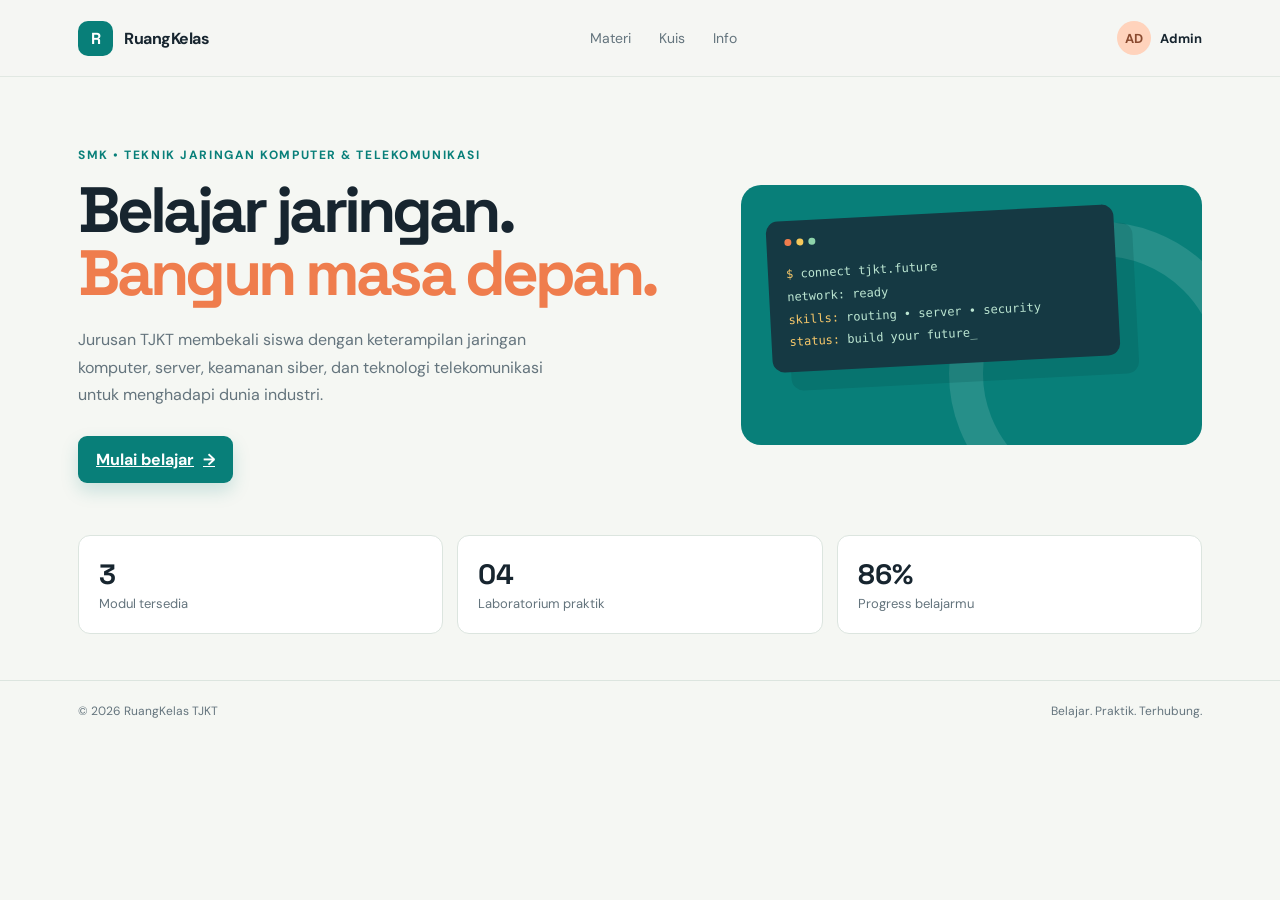
==== index.html @ 6c635d1e "Add files via upload" ====
<!DOCTYPE html>
<html lang="id">
<head>
  <meta charset="UTF-8">
  <meta name="viewport" content="width=device-width, initial-scale=1.0">
  <title>RuangKelas | Pembelajaran TJKT</title>
  <link rel="preconnect" href="https://fonts.googleapis.com">
  <link rel="preconnect" href="https://fonts.gstatic.com" crossorigin>
  <link href="https://fonts.googleapis.com/css2?family=DM+Sans:wght@400;500;600;700&family=Space+Grotesk:wght@500;600;700&display=swap" rel="stylesheet">
  <link rel="stylesheet" href="style.css">
</head>
<body>
  <header><div class="shell nav"><a class="brand" href="index.html"><span class="brand-mark">R</span> RuangKelas</a><nav class="nav-links"><a href="materi.html">Materi</a><a href="kuis.html">Kuis</a><a href="info.html">Info</a></nav><a id="profile-button" class="profile" href="admin.html" aria-label="Login admin"><span class="avatar">AD</span> Admin</a></div></header>
  <main class="shell">
    <section class="hero"><div><div class="eyebrow" id="landing-eyebrow">SMK • Teknik Jaringan Komputer & Telekomunikasi</div><h1 id="landing-title">Belajar jaringan.<br><span>Bangun masa depan.</span></h1><p class="hero-copy" id="landing-description">Jurusan TJKT membekali siswa dengan keterampilan jaringan komputer, server, keamanan siber, dan teknologi telekomunikasi untuk menghadapi dunia industri.</p><a class="button" id="landing-button" href="materi.html">Mulai belajar <span>→</span></a></div><div class="hero-art"><img id="landing-image" class="landing-image hidden" alt="Ilustrasi jurusan TJKT"><div id="landing-placeholder" class="terminal"><div class="dots"><i></i><i></i><i></i></div><div class="code"><b>$</b> connect tjkt.future<br>network: ready<br><b>skills:</b> routing • server • security<br><b>status:</b> build your future_</div></div></div></section>
    <section class="stats"><div class="stat"><strong id="jumlah-modul">0</strong><span>Modul tersedia</span></div><div class="stat"><strong>04</strong><span>Laboratorium praktik</span></div><div class="stat"><strong>86%</strong><span>Progress belajarmu</span></div></section>
  </main>
  <footer><div class="shell">© 2026 RuangKelas TJKT <span style="float:right">Belajar. Praktik. Terhubung.</span></div></footer>
  <div id="admin-login" class="modal hidden" role="dialog" aria-modal="true" aria-labelledby="login-title"><div class="modal-card"><button class="modal-close" onclick="toggleAdminLogin()" aria-label="Tutup">×</button><h2 id="login-title">Login admin</h2><p>Masuk untuk mengatur materi pembelajaran.</p><form id="admin-login-form"><input id="admin-username" type="text" placeholder="Username" autocomplete="username" required><input id="admin-password" type="password" placeholder="Password" autocomplete="current-password" required><div id="login-error" class="login-error hidden" role="alert"></div><button class="button" type="submit">Masuk ke panel</button></form></div></div>
  <script src="script.js"></script>
</body>
</html>
---- style.css ----
:root { --ink: #17252f; --muted: #64747d; --paper: #f5f7f3; --line: #dce5df; --teal: #087f79; --orange: #ef7d4d; --yellow: #f5c85b; }
* { box-sizing: border-box; }
body { margin: 0; color: var(--ink); background: var(--paper); font-family: 'DM Sans', sans-serif; }
h1, h2, h3, p { margin: 0; } h1, h2, h3 { font-family: 'Space Grotesk', sans-serif; }
button, select, input { font: inherit; }
button { cursor: pointer; border: 0; }
.shell { max-width: 1180px; margin: auto; padding: 0 28px; }
header { border-bottom: 1px solid rgba(220,229,223,.8); background: rgba(245,247,243,.9); }
.nav { height: 76px; display: flex; align-items: center; justify-content: space-between; }
.brand { display: flex; align-items: center; gap: 11px; color: inherit; text-decoration: none; font-weight: 700; letter-spacing: -.03em; }
.brand-mark { width: 35px; height: 35px; display: grid; place-items: center; color: white; background: var(--teal); border-radius: 10px; font-family: 'Space Grotesk'; }
.nav-links { display: flex; gap: 28px; color: var(--muted); font-size: 14px; }
.nav-links a { position: relative; color: inherit; text-decoration: none; transition: color .2s ease, font-weight .2s ease; } .nav-links a:after { content: ''; position: absolute; right: 0; bottom: -7px; left: 0; height: 2px; background: var(--orange); transform: scaleX(0); transform-origin: center; transition: transform .2s ease; } .nav-links a:hover { color: var(--teal); font-weight: 700; } .nav-links a:hover:after { transform: scaleX(1); }
.profile { display: flex; align-items: center; gap: 9px; padding: 0; color: var(--ink); background: transparent; font-size: 13px; font-weight: 700; text-decoration: none; } .profile:hover { color: var(--teal); } .admin-active { color: var(--teal); }
.connection-badge { display: inline-flex; align-items: center; gap: 6px; padding: 6px 10px; font-size: 12px; font-weight: 600; border-radius: 6px; color: var(--muted); background: transparent; } .connection-badge span { display: inline-block; width: 8px; height: 8px; border-radius: 50%; animation: none; }
.connection-loading { color: #f59e0b; } .connection-loading span { background: #f59e0b; animation: pulse 1.5s ease-in-out infinite; }
.connection-connected { color: #10b981; } .connection-connected span { background: #10b981; }
.connection-offline { color: #ef4444; } .connection-offline span { background: #ef4444; }
@keyframes pulse { 0%, 100% { opacity: 1; } 50% { opacity: 0.5; } }
.avatar { width: 34px; height: 34px; display: grid; place-items: center; border-radius: 50%; color: #8a4a2f; background: #ffd3bc; }
.hero { display: grid; grid-template-columns: minmax(0, 1.15fr) minmax(0, .85fr); gap: 40px; align-items: center; padding: 70px 0 52px; } .hero > div { min-width: 0; }
.eyebrow { color: var(--teal); font-size: 12px; font-weight: 700; letter-spacing: .13em; text-transform: uppercase; margin-bottom: 16px; }
.hero h1 { max-width: 630px; overflow-wrap: anywhere; font-size: clamp(40px, 5vw, 66px); line-height: .98; letter-spacing: -.06em; }
.hero h1 span { color: var(--orange); }
.hero-copy { max-width: 500px; margin: 22px 0 28px; color: var(--muted); line-height: 1.7; overflow-wrap: anywhere; word-break: break-word; }
.button { display: inline-flex; align-items: center; gap: 9px; padding: 13px 18px; border-radius: 9px; color: white; background: var(--teal); font-weight: 700; box-shadow: 0 8px 18px rgba(8,127,121,.18); transition: transform .2s, background .2s; }
.button:hover { transform: translateY(-2px); background: #056762; }
.hero-art { min-height: 260px; position: relative; overflow: hidden; padding: 28px; color: white; background: var(--teal); border-radius: 20px; }
.hero-art:before { content: ''; position: absolute; width: 235px; height: 235px; right: -50px; bottom: -80px; border: 34px solid rgba(255,255,255,.12); border-radius: 50%; }
.terminal { position: relative; width: 86%; padding: 18px; background: #153943; border-radius: 12px; box-shadow: 18px 19px 0 rgba(7,69,69,.2); transform: rotate(-3deg); }
.dots { display: flex; gap: 5px; margin-bottom: 17px; } .dots i { width: 7px; height: 7px; border-radius: 50%; background: var(--orange); } .dots i:nth-child(2) { background: var(--yellow); } .dots i:nth-child(3) { background: #8dd3aa; }
.code { color: #bce6d2; font: 12px/1.9 monospace; } .code b { color: #f7c86a; font-weight: 400; }
.section-head { display: flex; justify-content: space-between; align-items: end; margin: 10px 0 20px; } .section-head h2 { font-size: 27px; letter-spacing: -.04em; } .section-head p { color: var(--muted); font-size: 13px; margin-top: 5px; }
.stats { display: grid; grid-template-columns: repeat(3,1fr); gap: 14px; margin-bottom: 46px; } .stat { padding: 20px; background: white; border: 1px solid var(--line); border-radius: 12px; } .stat strong { display: block; font: 700 28px 'Space Grotesk'; } .stat span { color: var(--muted); font-size: 13px; }
.layout { display: block; padding-bottom: 70px; }
.info-panel { display: grid; gap: 26px; max-width: 760px; margin: 0 auto; padding: 28px; background: white; border: 1px solid var(--line); border-radius: 14px; } .info-panel h2 { margin: 16px 0 8px; font-size: 27px; } .info-panel p { color: var(--muted); line-height: 1.6; } .info-list { display: grid; gap: 10px; } .info-list div { display: flex; align-items: center; gap: 12px; padding: 12px; background: var(--paper); border-radius: 8px; } .info-list strong { display: grid; width: 28px; height: 28px; place-items: center; color: white; background: var(--teal); border-radius: 50%; } .info-list span { color: var(--ink); font-size: 13px; }
.schedule-details { display: grid; grid-template-columns: repeat(2, 1fr); gap: 10px; margin: 20px 0; } .schedule-details div { display: grid; gap: 5px; padding: 14px; background: var(--paper); border-radius: 8px; } .schedule-details span { color: var(--muted); font-size: 12px; } .schedule-details strong { color: var(--ink); font-size: 14px; } .quiz-status { padding: 12px 14px; color: #8a4a2f; background: #fff1e9; border: 1px solid #ffd3bc; border-radius: 8px; font-size: 13px; font-weight: 700; } .quiz-status-active { color: #176d4d; background: #e2f4ee; border-color: #b8dfd2; }
.admin-access { max-width: 430px; margin: 0 auto; padding: 28px; background: white; border: 1px solid var(--line); border-radius: 14px; } .admin-access h2 { margin-bottom: 7px; } .admin-access p, .admin-tool p { color: var(--muted); font-size: 13px; line-height: 1.6; } .admin-access form { display: grid; gap: 10px; margin-top: 20px; } .admin-access input { width: 100%; padding: 12px; border: 1px solid var(--line); border-radius: 7px; background: white; outline: none; } .admin-dashboard { display: grid; gap: 20px; } .admin-dashboard-head { display: flex; align-items: end; justify-content: space-between; gap: 16px; } .admin-dashboard-head h2 { margin-top: 12px; font-size: 28px; } .admin-tools { display: grid; grid-template-columns: 1.35fr .65fr; gap: 18px; } .admin-tool { display: grid; align-content: start; gap: 12px; padding: 22px; background: white; border: 1px solid var(--line); border-radius: 12px; } .admin-tool h3 { font-size: 20px; } .admin-tool-actions { display: flex; gap: 9px; } .admin-status { padding-top: 14px; border-top: 1px solid var(--line); } 
.landing-form { display: grid; gap: 10px; } .landing-form input, .landing-form textarea { width: 100%; padding: 11px; border: 1px solid var(--line); border-radius: 7px; background: white; outline: none; } .landing-form textarea { min-height: 90px; resize: vertical; } .landing-actions { display: flex; gap: 9px; } .landing-form .save-button, .landing-actions .cancel-button { justify-content: center; } .landing-image { width: 100%; height: 100%; min-height: 260px; display: block; object-fit: cover; border-radius: 12px; }
.quiz-schedule-setting { display: grid; gap: 4px; font-size: 12px; } .quiz-schedule-setting > div { display: flex; align-items: center; gap: 6px; } .quiz-schedule-setting input { min-height: 34px; padding: 7px; border: 1px solid var(--line); border-radius: 7px; background: white; color: var(--ink); }
.toolbar { display: flex; gap: 10px; margin-bottom: 18px; } .search { flex: 1; padding: 11px 14px; border: 1px solid var(--line); border-radius: 8px; background: white; outline: none; } .search:focus { border-color: var(--teal); } .filter { padding: 11px 12px; border: 1px solid var(--line); border-radius: 8px; color: var(--muted); background: white; } .sync-status { display: inline-flex; align-items: center; gap: 6px; padding: 8px 12px; font-size: 12px; color: #10b981; background: #ecfdf5; border-radius: 7px; font-weight: 600; } .sync-status.syncing { color: #f59e0b; background: #fffbeb; }
.sync-status.syncing::before { content: ''; display: inline-block; width: 12px; height: 12px; margin-right: 4px; border: 2px solid #f59e0b; border-top-color: transparent; border-radius: 50%; animation: spin 0.8s linear infinite; }
@keyframes spin { from { transform: rotate(0deg); } to { transform: rotate(360deg); } }
.admin-panel { display: flex; align-items: center; justify-content: space-between; gap: 14px; margin-bottom: 18px; padding: 14px 16px; color: var(--ink); background: #e2f4ee; border: 1px solid #b8dfd2; border-radius: 10px; } .admin-panel div { display: grid; gap: 3px; } .admin-panel span { color: var(--muted); font-size: 12px; } .upload-button, .logout-button { padding: 9px 12px; border-radius: 7px; color: white; background: var(--teal); font-size: 12px; font-weight: 700; cursor: pointer; transition: all 0.2s; } .upload-button:hover, .logout-button:hover { transform: translateY(-1px); box-shadow: 0 4px 8px rgba(8,127,121,.2); } .upload-button:active, .logout-button:active { transform: translateY(0); } .upload-button input { display: none; } .logout-button { color: var(--ink); background: white; border: 1px solid var(--line); }
.add-material-button { padding: 9px 12px; border-radius: 7px; color: white; background: var(--orange); font-size: 12px; font-weight: 700; } .material-editor { display: grid; gap: 10px; margin-bottom: 18px; padding: 16px; background: white; border: 1px solid var(--line); border-radius: 10px; } .material-editor input, .material-editor textarea, .material-editor select { width: 100%; padding: 10px; border: 1px solid var(--line); border-radius: 7px; background: white; outline: none; } .material-editor textarea { min-height: 75px; resize: vertical; } .editor-actions { display: flex; gap: 8px; } .save-button, .cancel-button { padding: 9px 14px; border-radius: 7px; font-size: 12px; font-weight: 700; } .save-button { color: white; background: var(--teal); } .cancel-button { color: var(--ink); background: var(--paper); border: 1px solid var(--line); }
.materials { display: grid; grid-template-columns: repeat(2,1fr); gap: 14px; } .material { padding: 19px; background: white; border: 1px solid var(--line); border-radius: 12px; transition: transform .2s, box-shadow .2s; } .material:hover { transform: translateY(-3px); box-shadow: 0 12px 24px rgba(23,37,47,.07); }
.tag { display: inline-block; padding: 5px 8px; color: var(--teal); background: #e2f4ee; border-radius: 5px; font-size: 10px; font-weight: 700; letter-spacing: .08em; } .tag.source-badge { margin-left: 8px; padding: 4px 7px; font-size: 9px; } .tag.source-server { color: #0891b2; background: #e0f2fe; } .tag.source-local { color: #7c2d12; background: #fed7aa; } .material h3 { margin: 14px 0 7px; font-size: 18px; } .material p { min-height: 42px; color: var(--muted); font-size: 13px; line-height: 1.6; } .material a { display: inline-block; margin-top: 16px; color: var(--orange); font-size: 13px; font-weight: 700; text-decoration: none; }
.material-actions { display: flex; gap: 8px; margin-top: 14px; } .material-actions button { padding: 8px 12px; border-radius: 6px; color: white; background: var(--teal); border: 0; font-size: 12px; font-weight: 600; cursor: pointer; transition: all 0.2s; } .material-actions button:hover { transform: translateY(-2px); box-shadow: 0 4px 8px rgba(0,0,0,.15); } .material-actions button:active { transform: translateY(0); } .material-actions button:last-child { background: #ef4444; } .material-actions button:last-child:hover { background: #dc2626; } .admin-only { display: none; } body.admin-mode .admin-only { display: flex; }
.quiz { padding: 22px; color: white; background: #1c3039; border-radius: 14px; } .quiz h2 { font-size: 23px; } .quiz-intro { margin: 8px 0 20px; color: #b6c8c9; font-size: 13px; line-height: 1.6; } .quiz-fields { display: grid; gap: 10px; margin-bottom: 10px; } .quiz-fields input, .quiz-fields select { width: 100%; min-height: 42px; padding: 11px; color: var(--ink); border-radius: 7px; border: 0; background: white; } .quiz-fields input::placeholder { color: #8a989b; } .identity-error { margin: 10px 0; padding: 10px; color: #ffd4c4; background: rgba(239,125,77,.18); border: 1px solid rgba(239,125,77,.5); border-radius: 7px; font-size: 12px; line-height: 1.45; } .quiz .button { width: 100%; justify-content: center; background: var(--orange); box-shadow: none; } .quiz .button:hover { background: #d96437; }
#kuis-container { margin-top: 22px; padding-top: 20px; border-top: 1px solid rgba(255,255,255,.16); } .quiz-meta { display: flex; justify-content: space-between; color: #9fb6b8; font-size: 12px; margin-bottom: 12px; } .timer-warning { color: #ffc4ad; font-weight: 700; } #soal-box { font: 600 16px/1.45 'Space Grotesk'; margin-bottom: 15px; } #opsi-box { display: grid; gap: 8px; } .option { display: block; padding: 11px; color: #dce9e5; border: 1px solid rgba(255,255,255,.2); border-radius: 7px; font-size: 13px; cursor: pointer; } .option:has(input:checked) { color: white; border-color: var(--yellow); background: rgba(245,200,91,.15); } .option input { margin-right: 8px; accent-color: var(--yellow); } .quiz-controls { display: flex; gap: 8px; margin-top: 15px; } .quiz-next, .quiz-cancel { flex: 1; min-height: 40px; padding: 11px; border-radius: 7px; font-weight: 700; } .quiz-next { color: var(--ink); background: var(--yellow); } .quiz-cancel { color: #ffd4c4; background: rgba(239,125,77,.16); border: 1px solid rgba(239,125,77,.5); } #hasil-kuis { margin-top: 12px; padding: 10px; border-radius: 7px; text-align: center; font-size: 13px; font-weight: 700; } .success { color: #bdebd3; background: rgba(92,199,139,.16); } .wrong { color: #ffc4ad; background: rgba(239,125,77,.16); } .hidden { display: none; }
footer { padding: 22px 0; border-top: 1px solid var(--line); color: var(--muted); font-size: 12px; }
.materi-table-wrapper { overflow-x: auto; margin-top: 16px; }
.materi-table { width: 100%; border-collapse: collapse; font-size: 13px; }
.materi-table thead { background-color: #f0f9ff; border-bottom: 2px solid var(--line); }
.materi-table th { padding: 12px; text-align: left; font-weight: 700; color: var(--teal); }
.materi-table td { padding: 12px; border-bottom: 1px solid var(--line); }
.materi-table tbody tr { transition: background-color 0.2s; }
.materi-table tbody tr:hover { background-color: #f9fafb; }
.materi-table .mapel-badge { display: inline-block; padding: 4px 8px; border-radius: 4px; font-size: 11px; font-weight: 600; }
.materi-table .mapel-kjr { color: #0891b2; background: #e0f2fe; }
.materi-table .mapel-pkpj { color: #7c2d12; background: #fed7aa; }
.materi-table .mapel-tjkdn { color: #5b21b6; background: #ede9fe; }
.materi-table .source-badge { display: inline-block; padding: 3px 6px; border-radius: 3px; font-size: 10px; font-weight: 600; }
.materi-table .source-server { color: #0891b2; background: #e0f2fe; }
.materi-table .source-lokal { color: #7c2d12; background: #fed7aa; }
.materi-table .action-buttons { display: flex; gap: 6px; }
.materi-table .btn-edit, .materi-table .btn-delete { padding: 6px 10px; border: 0; border-radius: 5px; font-size: 11px; font-weight: 600; cursor: pointer; transition: all 0.2s; }
.materi-table .btn-edit { color: white; background: var(--teal); }
.materi-table .btn-edit:hover { background: #056762; transform: translateY(-1px); box-shadow: 0 2px 4px rgba(8,127,121,.2); }
.materi-table .btn-delete { color: white; background: #ef4444; }
.materi-table .btn-delete:hover { background: #dc2626; transform: translateY(-1px); box-shadow: 0 2px 4px rgba(239,68,68,.2); }

.toast-container { position: fixed; top: 20px; right: 20px; z-index: 1000; display: flex; flex-direction: column; gap: 10px; max-width: 400px; }
.toast { display: flex; align-items: center; gap: 12px; padding: 14px 16px; background: white; border-left: 4px solid var(--teal); border-radius: 8px; box-shadow: 0 4px 12px rgba(23,37,47,.15); animation: slideIn 0.3s ease-out; }
.toast.success { border-left-color: #10b981; }
.toast.success::before { content: '✓'; color: #10b981; font-weight: 700; font-size: 18px; }
.toast.error { border-left-color: #ef4444; }
.toast.error::before { content: '✕'; color: #ef4444; font-weight: 700; font-size: 18px; }
.toast.warning { border-left-color: #f59e0b; }
.toast.warning::before { content: '⚠'; color: #f59e0b; font-weight: 700; font-size: 18px; }
.toast-message { flex: 1; color: var(--ink); font-size: 13px; line-height: 1.4; }
@keyframes slideIn { from { transform: translateX(400px); opacity: 0; } to { transform: translateX(0); opacity: 1; } }
@keyframes slideOut { from { transform: translateX(0); opacity: 1; } to { transform: translateX(400px); opacity: 0; } }
.toast.removing { animation: slideOut 0.3s ease-out; }
.page-main { padding-top: 48px; padding-bottom: 70px; } .page-heading { margin-bottom: 30px; } .page-heading h1 { margin-bottom: 8px; font-size: clamp(36px, 5vw, 56px); letter-spacing: -.05em; } .page-heading p { color: var(--muted); }
.quiz-page { max-width: 680px; margin: auto; } .quiz-page .button { margin-top: 8px; }
.modal { position: fixed; inset: 0; z-index: 10; display: grid; place-items: center; padding: 20px; background: rgba(23,37,47,.55); } .modal.hidden { display: none; } .modal-card { position: relative; width: min(100%, 380px); padding: 28px; background: var(--paper); border-radius: 14px; box-shadow: 0 20px 50px rgba(23,37,47,.25); } .modal-card h2 { margin-bottom: 6px; font-size: 26px; } .modal-card p { margin-bottom: 20px; color: var(--muted); font-size: 13px; } .modal-close { position: absolute; top: 12px; right: 15px; color: var(--muted); background: transparent; font-size: 24px; } #admin-login-form { display: grid; gap: 10px; } #admin-login-form input { width: 100%; padding: 12px; border: 1px solid var(--line); border-radius: 7px; background: white; outline: none; } .login-error { padding: 9px; color: #a94d2e; background: #ffe5dc; border-radius: 7px; font-size: 12px; } .modal-card .button { justify-content: center; margin-top: 4px; }
@media (max-width: 760px) { .shell { padding: 0 18px; } .nav-links { display: none; } .hero, .layout, .admin-tools { grid-template-columns: 1fr; } .hero { padding: 48px 0 40px; gap: 30px; } .hero-art { min-height: 225px; } .stats { gap: 8px; margin-bottom: 35px; } .stat { padding: 14px 10px; } .stat strong { font-size: 22px; } .stat span { font-size: 11px; } .materials { grid-template-columns: 1fr; } .section-head { align-items: start; flex-direction: column; gap: 5px; } .toolbar { flex-wrap: wrap; } .search { min-width: 100%; } .admin-dashboard-head { align-items: start; flex-direction: column; } }
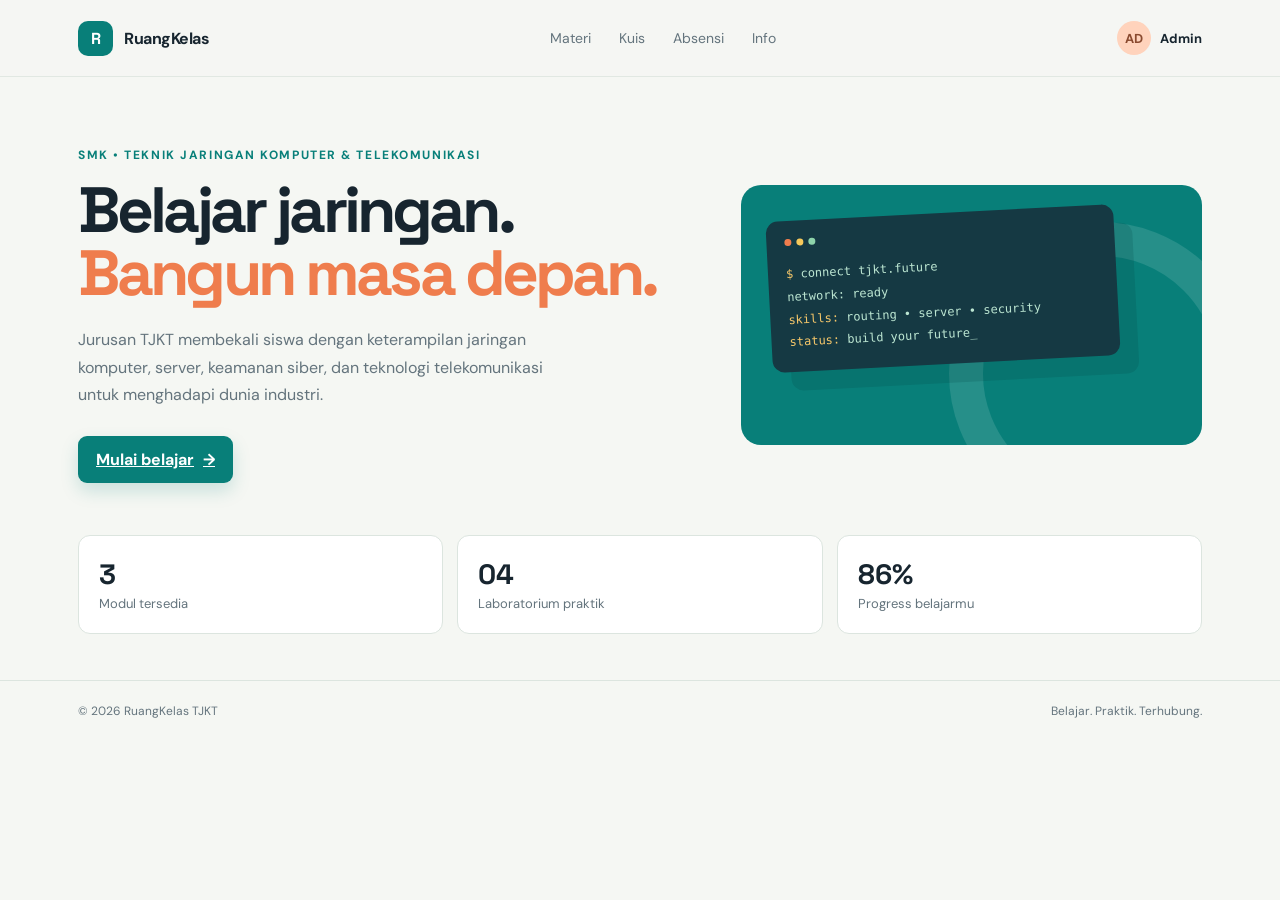
==== commit c5bbc8c7: "Add files via upload" ====
--- a/index.html
+++ b/index.html
@@ -10,7 +10,7 @@
   <link rel="stylesheet" href="style.css">
 </head>
 <body>
-  <header><div class="shell nav"><a class="brand" href="index.html"><span class="brand-mark">R</span> RuangKelas</a><nav class="nav-links"><a href="materi.html">Materi</a><a href="kuis.html">Kuis</a><a href="info.html">Info</a></nav><a id="profile-button" class="profile" href="admin.html" aria-label="Login admin"><span class="avatar">AD</span> Admin</a></div></header>
+  <header><div class="shell nav"><a class="brand" href="index.html"><span class="brand-mark">R</span> RuangKelas</a><button class="menu-toggle" type="button" aria-label="Buka menu navigasi" aria-controls="mobile-nav" aria-expanded="false"><span></span><span></span><span></span></button><nav id="mobile-nav" class="nav-links"><a href="materi.html">Materi</a><a href="kuis.html">Kuis</a><a href="absensi.html">Absensi</a><a href="info.html">Info</a></nav><a id="profile-button" class="profile" href="admin.html" aria-label="Login admin"><span class="avatar">AD</span> Admin</a></div></header>
   <main class="shell">
     <section class="hero"><div><div class="eyebrow" id="landing-eyebrow">SMK • Teknik Jaringan Komputer & Telekomunikasi</div><h1 id="landing-title">Belajar jaringan.<br><span>Bangun masa depan.</span></h1><p class="hero-copy" id="landing-description">Jurusan TJKT membekali siswa dengan keterampilan jaringan komputer, server, keamanan siber, dan teknologi telekomunikasi untuk menghadapi dunia industri.</p><a class="button" id="landing-button" href="materi.html">Mulai belajar <span>→</span></a></div><div class="hero-art"><img id="landing-image" class="landing-image hidden" alt="Ilustrasi jurusan TJKT"><div id="landing-placeholder" class="terminal"><div class="dots"><i></i><i></i><i></i></div><div class="code"><b>$</b> connect tjkt.future<br>network: ready<br><b>skills:</b> routing • server • security<br><b>status:</b> build your future_</div></div></div></section>
     <section class="stats"><div class="stat"><strong id="jumlah-modul">0</strong><span>Modul tersedia</span></div><div class="stat"><strong>04</strong><span>Laboratorium praktik</span></div><div class="stat"><strong>86%</strong><span>Progress belajarmu</span></div></section>
@@ -19,4 +19,4 @@
   <div id="admin-login" class="modal hidden" role="dialog" aria-modal="true" aria-labelledby="login-title"><div class="modal-card"><button class="modal-close" onclick="toggleAdminLogin()" aria-label="Tutup">×</button><h2 id="login-title">Login admin</h2><p>Masuk untuk mengatur materi pembelajaran.</p><form id="admin-login-form"><input id="admin-username" type="text" placeholder="Username" autocomplete="username" required><input id="admin-password" type="password" placeholder="Password" autocomplete="current-password" required><div id="login-error" class="login-error hidden" role="alert"></div><button class="button" type="submit">Masuk ke panel</button></form></div></div>
   <script src="script.js"></script>
 </body>
-</html>+</html>
--- a/style.css
+++ b/style.css
@@ -9,8 +9,14 @@
 .nav { height: 76px; display: flex; align-items: center; justify-content: space-between; }
 .brand { display: flex; align-items: center; gap: 11px; color: inherit; text-decoration: none; font-weight: 700; letter-spacing: -.03em; }
 .brand-mark { width: 35px; height: 35px; display: grid; place-items: center; color: white; background: var(--teal); border-radius: 10px; font-family: 'Space Grotesk'; }
+.menu-toggle { display: none; width: 42px; height: 42px; padding: 10px; color: var(--ink); background: transparent; border-radius: 8px; }
+.menu-toggle span { display: block; width: 22px; height: 2px; margin: 4px auto; background: currentColor; transition: transform .2s ease, opacity .2s ease; }
+.menu-toggle[aria-expanded="true"] span:nth-child(1) { transform: translateY(6px) rotate(45deg); }
+.menu-toggle[aria-expanded="true"] span:nth-child(2) { opacity: 0; }
+.menu-toggle[aria-expanded="true"] span:nth-child(3) { transform: translateY(-6px) rotate(-45deg); }
 .nav-links { display: flex; gap: 28px; color: var(--muted); font-size: 14px; }
 .nav-links a { position: relative; color: inherit; text-decoration: none; transition: color .2s ease, font-weight .2s ease; } .nav-links a:after { content: ''; position: absolute; right: 0; bottom: -7px; left: 0; height: 2px; background: var(--orange); transform: scaleX(0); transform-origin: center; transition: transform .2s ease; } .nav-links a:hover { color: var(--teal); font-weight: 700; } .nav-links a:hover:after { transform: scaleX(1); }
+.nav-links a.nav-active { color: var(--teal); font-weight: 700; }
 .profile { display: flex; align-items: center; gap: 9px; padding: 0; color: var(--ink); background: transparent; font-size: 13px; font-weight: 700; text-decoration: none; } .profile:hover { color: var(--teal); } .admin-active { color: var(--teal); }
 .connection-badge { display: inline-flex; align-items: center; gap: 6px; padding: 6px 10px; font-size: 12px; font-weight: 600; border-radius: 6px; color: var(--muted); background: transparent; } .connection-badge span { display: inline-block; width: 8px; height: 8px; border-radius: 50%; animation: none; }
 .connection-loading { color: #f59e0b; } .connection-loading span { background: #f59e0b; animation: pulse 1.5s ease-in-out infinite; }
@@ -84,5 +90,15 @@
 .toast.removing { animation: slideOut 0.3s ease-out; }
 .page-main { padding-top: 48px; padding-bottom: 70px; } .page-heading { margin-bottom: 30px; } .page-heading h1 { margin-bottom: 8px; font-size: clamp(36px, 5vw, 56px); letter-spacing: -.05em; } .page-heading p { color: var(--muted); }
 .quiz-page { max-width: 680px; margin: auto; } .quiz-page .button { margin-top: 8px; }
+.attendance-card { display: grid; grid-template-columns: .9fr 1.1fr; gap: 28px; max-width: 760px; margin: auto; padding: 28px; background: white; border: 1px solid var(--line); border-radius: 14px; }
+.attendance-intro h2 { margin: 16px 0 8px; font-size: 27px; }
+.attendance-intro p { color: var(--muted); line-height: 1.6; }
+.attendance-form { display: grid; gap: 9px; align-content: start; }
+.attendance-form label { color: var(--ink); font-size: 13px; font-weight: 700; }
+.attendance-form input, .attendance-form select { width: 100%; min-height: 44px; padding: 11px; border: 1px solid var(--line); border-radius: 7px; color: var(--ink); background: white; outline: none; }
+.attendance-form input:focus, .attendance-form select:focus { border-color: var(--teal); }
+.attendance-form .button { justify-content: center; margin-top: 8px; }
+.attendance-form .button:disabled { cursor: wait; opacity: .7; transform: none; }
+.attendance-success { grid-column: 1 / -1; padding: 11px 14px; color: #176d4d; background: #e2f4ee; border: 1px solid #b8dfd2; border-radius: 8px; font-size: 13px; font-weight: 700; }
 .modal { position: fixed; inset: 0; z-index: 10; display: grid; place-items: center; padding: 20px; background: rgba(23,37,47,.55); } .modal.hidden { display: none; } .modal-card { position: relative; width: min(100%, 380px); padding: 28px; background: var(--paper); border-radius: 14px; box-shadow: 0 20px 50px rgba(23,37,47,.25); } .modal-card h2 { margin-bottom: 6px; font-size: 26px; } .modal-card p { margin-bottom: 20px; color: var(--muted); font-size: 13px; } .modal-close { position: absolute; top: 12px; right: 15px; color: var(--muted); background: transparent; font-size: 24px; } #admin-login-form { display: grid; gap: 10px; } #admin-login-form input { width: 100%; padding: 12px; border: 1px solid var(--line); border-radius: 7px; background: white; outline: none; } .login-error { padding: 9px; color: #a94d2e; background: #ffe5dc; border-radius: 7px; font-size: 12px; } .modal-card .button { justify-content: center; margin-top: 4px; }
-@media (max-width: 760px) { .shell { padding: 0 18px; } .nav-links { display: none; } .hero, .layout, .admin-tools { grid-template-columns: 1fr; } .hero { padding: 48px 0 40px; gap: 30px; } .hero-art { min-height: 225px; } .stats { gap: 8px; margin-bottom: 35px; } .stat { padding: 14px 10px; } .stat strong { font-size: 22px; } .stat span { font-size: 11px; } .materials { grid-template-columns: 1fr; } .section-head { align-items: start; flex-direction: column; gap: 5px; } .toolbar { flex-wrap: wrap; } .search { min-width: 100%; } .admin-dashboard-head { align-items: start; flex-direction: column; } }
+@media (max-width: 760px) { .shell { padding: 0 18px; } .nav { position: relative; height: 76px; } .menu-toggle { display: block; order: 2; } .nav:not(.menu-open) .profile, .nav:not(.menu-open) > div { display: none; } .nav-links { position: absolute; z-index: 5; top: calc(100% - 1px); right: 18px; left: 18px; display: none; flex-direction: column; gap: 0; padding: 8px; background: white; border: 1px solid var(--line); border-radius: 10px; box-shadow: 0 12px 24px rgba(23,37,47,.12); } .nav-links.is-open { display: flex; } .nav.menu-open { height: auto; min-height: 76px; flex-wrap: wrap; align-content: center; padding-top: 17px; padding-bottom: 17px; } .nav.menu-open .nav-links { position: static; order: 4; flex-basis: 100%; margin-top: 10px; } .nav.menu-open .profile, .nav.menu-open > div { order: 3; } .nav-links a { padding: 12px 10px; border-radius: 6px; } .nav-links a:hover { background: var(--paper); } .nav-links a:after { display: none; } .profile { order: 3; } .nav > div { order: 3; } .hero, .layout, .admin-tools, .attendance-card { grid-template-columns: 1fr; } .hero { padding: 48px 0 40px; gap: 30px; } .hero-art { min-height: 225px; } .stats { gap: 8px; margin-bottom: 35px; } .stat { padding: 14px 10px; } .stat strong { font-size: 22px; } .stat span { font-size: 11px; } .materials { grid-template-columns: 1fr; } .section-head { align-items: start; flex-direction: column; gap: 5px; } .toolbar { flex-wrap: wrap; } .search { min-width: 100%; } .admin-dashboard-head { align-items: start; flex-direction: column; } }
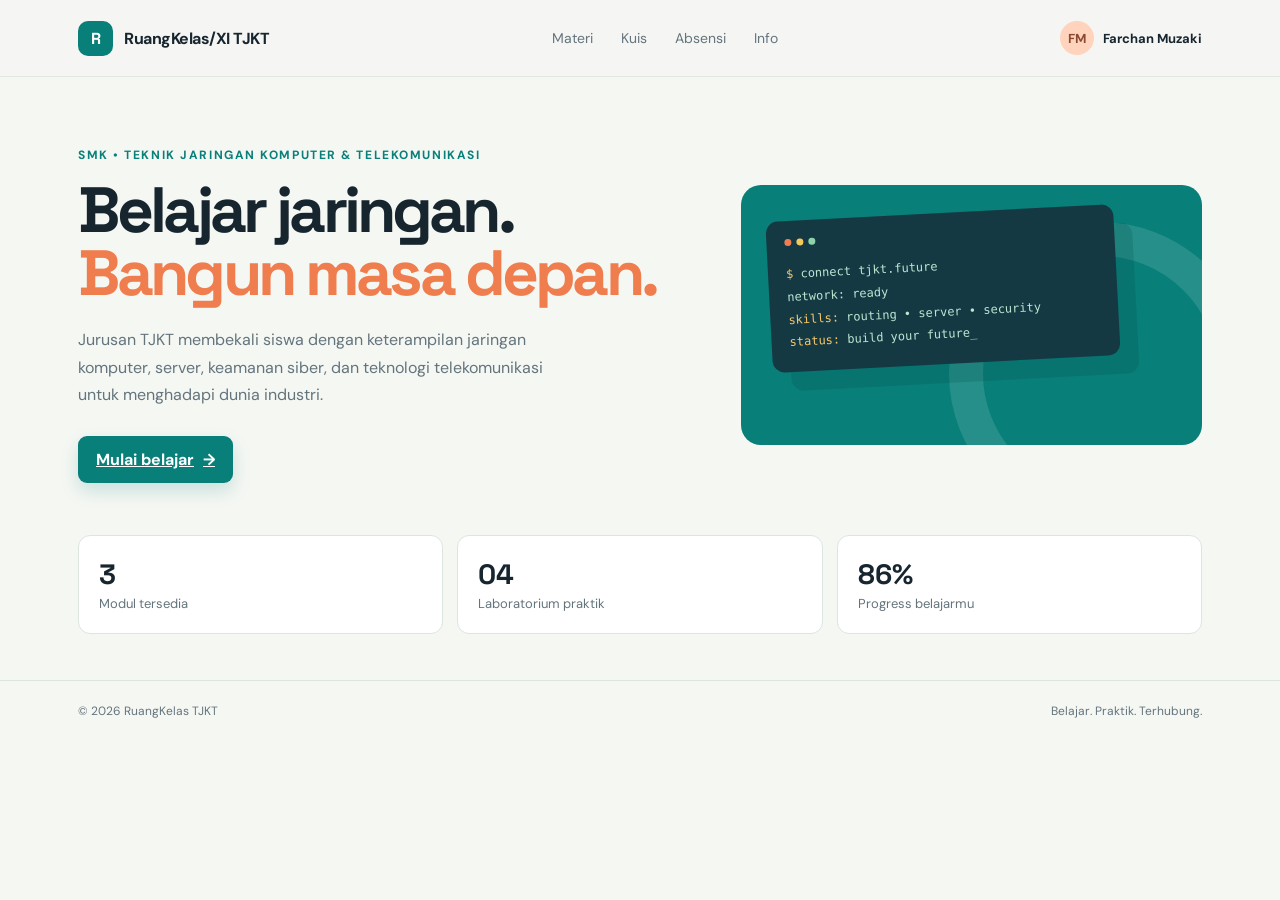
==== commit feb7035b: "Add files via upload" ====
--- a/index.html
+++ b/index.html
@@ -10,7 +10,7 @@
   <link rel="stylesheet" href="style.css">
 </head>
 <body>
-  <header><div class="shell nav"><a class="brand" href="index.html"><span class="brand-mark">R</span> RuangKelas</a><button class="menu-toggle" type="button" aria-label="Buka menu navigasi" aria-controls="mobile-nav" aria-expanded="false"><span></span><span></span><span></span></button><nav id="mobile-nav" class="nav-links"><a href="materi.html">Materi</a><a href="kuis.html">Kuis</a><a href="absensi.html">Absensi</a><a href="info.html">Info</a></nav><a id="profile-button" class="profile" href="admin.html" aria-label="Login admin"><span class="avatar">AD</span> Admin</a></div></header>
+  <header><div class="shell nav"><a class="brand" href="index.html"><span class="brand-mark">R</span> RuangKelas</a><button class="menu-toggle" type="button" aria-label="Buka menu navigasi" aria-controls="mobile-nav" aria-expanded="false"><span></span><span></span><span></span></button><nav id="mobile-nav" class="nav-links"><a href="materi.html">Materi</a><a href="kuis.html">Kuis</a><a href="absensi.html">Absensi</a><a href="info.html">Info</a></nav><a id="profile-button" class="profile" href="admin.html" aria-label="Login admin"><span class="avatar">FM</span> Farchan Muzaki</a></div></header>
   <main class="shell">
     <section class="hero"><div><div class="eyebrow" id="landing-eyebrow">SMK • Teknik Jaringan Komputer & Telekomunikasi</div><h1 id="landing-title">Belajar jaringan.<br><span>Bangun masa depan.</span></h1><p class="hero-copy" id="landing-description">Jurusan TJKT membekali siswa dengan keterampilan jaringan komputer, server, keamanan siber, dan teknologi telekomunikasi untuk menghadapi dunia industri.</p><a class="button" id="landing-button" href="materi.html">Mulai belajar <span>→</span></a></div><div class="hero-art"><img id="landing-image" class="landing-image hidden" alt="Ilustrasi jurusan TJKT"><div id="landing-placeholder" class="terminal"><div class="dots"><i></i><i></i><i></i></div><div class="code"><b>$</b> connect tjkt.future<br>network: ready<br><b>skills:</b> routing • server • security<br><b>status:</b> build your future_</div></div></div></section>
     <section class="stats"><div class="stat"><strong id="jumlah-modul">0</strong><span>Modul tersedia</span></div><div class="stat"><strong>04</strong><span>Laboratorium praktik</span></div><div class="stat"><strong>86%</strong><span>Progress belajarmu</span></div></section>
--- a/style.css
+++ b/style.css
@@ -16,7 +16,7 @@
 .menu-toggle[aria-expanded="true"] span:nth-child(3) { transform: translateY(-6px) rotate(-45deg); }
 .nav-links { display: flex; gap: 28px; color: var(--muted); font-size: 14px; }
 .nav-links a { position: relative; color: inherit; text-decoration: none; transition: color .2s ease, font-weight .2s ease; } .nav-links a:after { content: ''; position: absolute; right: 0; bottom: -7px; left: 0; height: 2px; background: var(--orange); transform: scaleX(0); transform-origin: center; transition: transform .2s ease; } .nav-links a:hover { color: var(--teal); font-weight: 700; } .nav-links a:hover:after { transform: scaleX(1); }
-.nav-links a.nav-active { color: var(--teal); font-weight: 700; }
+.nav-links a.nav-active { color: var(--teal); font-weight: 700; } .nav-links a.nav-active:after { transform: scaleX(1); }
 .profile { display: flex; align-items: center; gap: 9px; padding: 0; color: var(--ink); background: transparent; font-size: 13px; font-weight: 700; text-decoration: none; } .profile:hover { color: var(--teal); } .admin-active { color: var(--teal); }
 .connection-badge { display: inline-flex; align-items: center; gap: 6px; padding: 6px 10px; font-size: 12px; font-weight: 600; border-radius: 6px; color: var(--muted); background: transparent; } .connection-badge span { display: inline-block; width: 8px; height: 8px; border-radius: 50%; animation: none; }
 .connection-loading { color: #f59e0b; } .connection-loading span { background: #f59e0b; animation: pulse 1.5s ease-in-out infinite; }
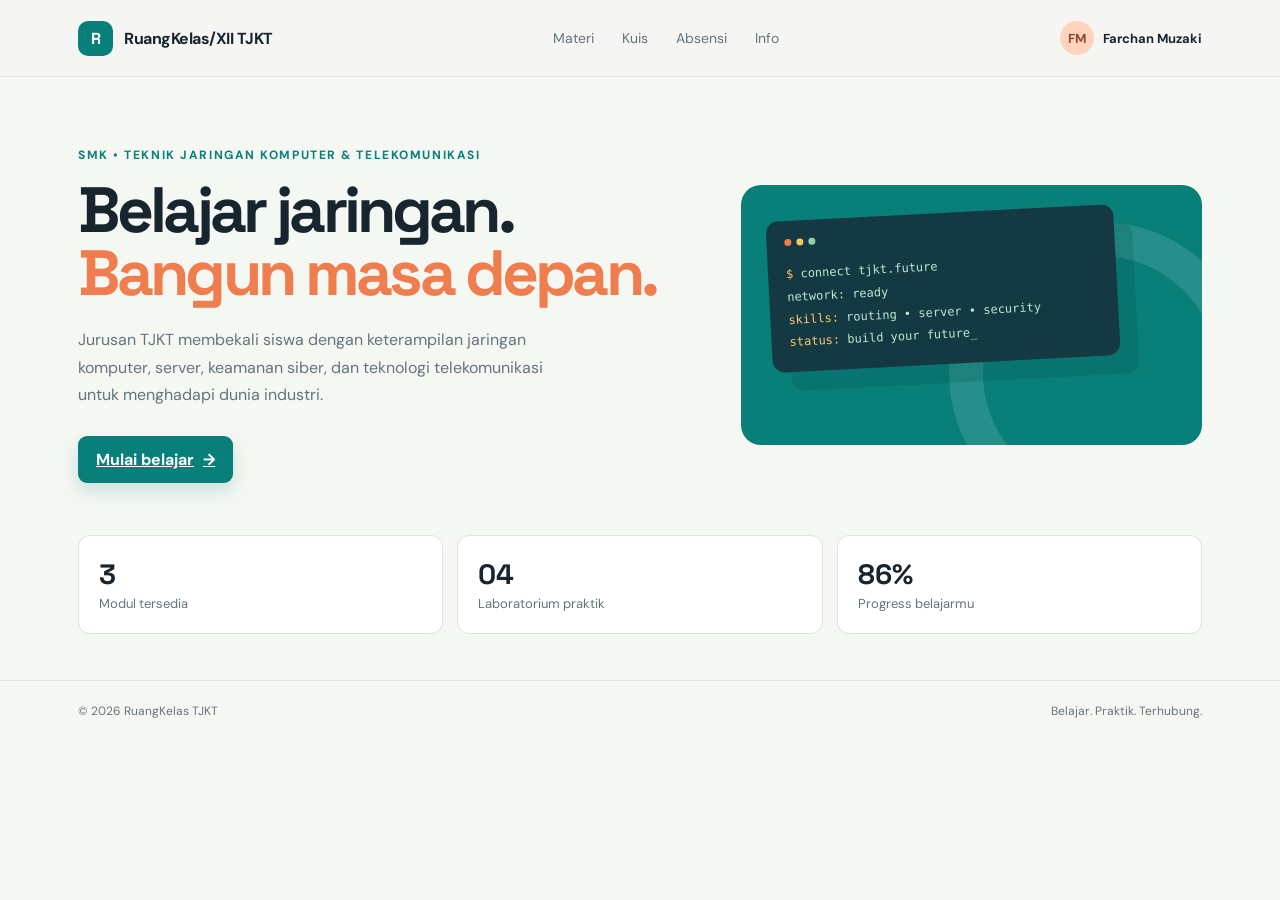
==== commit fc35d918: "Add files via upload" ====
--- a/index.html
+++ b/index.html
@@ -20,3 +20,4 @@
   <script src="script.js"></script>
 </body>
 </html>
+
--- a/style.css
+++ b/style.css
@@ -1,6 +1,12 @@
 :root { --ink: #17252f; --muted: #64747d; --paper: #f5f7f3; --line: #dce5df; --teal: #087f79; --orange: #ef7d4d; --yellow: #f5c85b; }
 * { box-sizing: border-box; }
 body { margin: 0; color: var(--ink); background: var(--paper); font-family: 'DM Sans', sans-serif; }
+body.quiz-locked { overflow: hidden; }
+body.quiz-locked *:not(.quiz-lock-overlay):not(.quiz-lock-card) { pointer-events: none; }
+body.quiz-focus-mode { overflow: hidden; }
+body.quiz-focus-mode header, body.quiz-focus-mode footer, body.quiz-focus-mode .page-heading { display: none; }
+body.quiz-focus-mode .page-main { display: grid; min-height: 100vh; max-width: none; padding: 24px; place-items: center; }
+body.quiz-focus-mode .quiz-page { width: min(100%, 900px); max-width: 900px; margin: 0; }
 h1, h2, h3, p { margin: 0; } h1, h2, h3 { font-family: 'Space Grotesk', sans-serif; }
 button, select, input { font: inherit; }
 button { cursor: pointer; border: 0; }
@@ -52,8 +58,41 @@
 .materials { display: grid; grid-template-columns: repeat(2,1fr); gap: 14px; } .material { padding: 19px; background: white; border: 1px solid var(--line); border-radius: 12px; transition: transform .2s, box-shadow .2s; } .material:hover { transform: translateY(-3px); box-shadow: 0 12px 24px rgba(23,37,47,.07); }
 .tag { display: inline-block; padding: 5px 8px; color: var(--teal); background: #e2f4ee; border-radius: 5px; font-size: 10px; font-weight: 700; letter-spacing: .08em; } .tag.source-badge { margin-left: 8px; padding: 4px 7px; font-size: 9px; } .tag.source-server { color: #0891b2; background: #e0f2fe; } .tag.source-local { color: #7c2d12; background: #fed7aa; } .material h3 { margin: 14px 0 7px; font-size: 18px; } .material p { min-height: 42px; color: var(--muted); font-size: 13px; line-height: 1.6; } .material a { display: inline-block; margin-top: 16px; color: var(--orange); font-size: 13px; font-weight: 700; text-decoration: none; }
 .material-actions { display: flex; gap: 8px; margin-top: 14px; } .material-actions button { padding: 8px 12px; border-radius: 6px; color: white; background: var(--teal); border: 0; font-size: 12px; font-weight: 600; cursor: pointer; transition: all 0.2s; } .material-actions button:hover { transform: translateY(-2px); box-shadow: 0 4px 8px rgba(0,0,0,.15); } .material-actions button:active { transform: translateY(0); } .material-actions button:last-child { background: #ef4444; } .material-actions button:last-child:hover { background: #dc2626; } .admin-only { display: none; } body.admin-mode .admin-only { display: flex; }
-.quiz { padding: 22px; color: white; background: #1c3039; border-radius: 14px; } .quiz h2 { font-size: 23px; } .quiz-intro { margin: 8px 0 20px; color: #b6c8c9; font-size: 13px; line-height: 1.6; } .quiz-fields { display: grid; gap: 10px; margin-bottom: 10px; } .quiz-fields input, .quiz-fields select { width: 100%; min-height: 42px; padding: 11px; color: var(--ink); border-radius: 7px; border: 0; background: white; } .quiz-fields input::placeholder { color: #8a989b; } .identity-error { margin: 10px 0; padding: 10px; color: #ffd4c4; background: rgba(239,125,77,.18); border: 1px solid rgba(239,125,77,.5); border-radius: 7px; font-size: 12px; line-height: 1.45; } .quiz .button { width: 100%; justify-content: center; background: var(--orange); box-shadow: none; } .quiz .button:hover { background: #d96437; }
-#kuis-container { margin-top: 22px; padding-top: 20px; border-top: 1px solid rgba(255,255,255,.16); } .quiz-meta { display: flex; justify-content: space-between; color: #9fb6b8; font-size: 12px; margin-bottom: 12px; } .timer-warning { color: #ffc4ad; font-weight: 700; } #soal-box { font: 600 16px/1.45 'Space Grotesk'; margin-bottom: 15px; } #opsi-box { display: grid; gap: 8px; } .option { display: block; padding: 11px; color: #dce9e5; border: 1px solid rgba(255,255,255,.2); border-radius: 7px; font-size: 13px; cursor: pointer; } .option:has(input:checked) { color: white; border-color: var(--yellow); background: rgba(245,200,91,.15); } .option input { margin-right: 8px; accent-color: var(--yellow); } .quiz-controls { display: flex; gap: 8px; margin-top: 15px; } .quiz-next, .quiz-cancel { flex: 1; min-height: 40px; padding: 11px; border-radius: 7px; font-weight: 700; } .quiz-next { color: var(--ink); background: var(--yellow); } .quiz-cancel { color: #ffd4c4; background: rgba(239,125,77,.16); border: 1px solid rgba(239,125,77,.5); } #hasil-kuis { margin-top: 12px; padding: 10px; border-radius: 7px; text-align: center; font-size: 13px; font-weight: 700; } .success { color: #bdebd3; background: rgba(92,199,139,.16); } .wrong { color: #ffc4ad; background: rgba(239,125,77,.16); } .hidden { display: none; }
+.quiz { position: relative; overflow: hidden; padding: 0; color: white; background: linear-gradient(180deg, #203d47 0%, #1b3440 100%); border-radius: 20px; box-shadow: 0 8px 0 rgba(12, 31, 36, 0.18); border: 2px solid rgba(255,255,255,.06); } .quiz::before { content: ''; position: absolute; inset: auto -80px -110px auto; width: 220px; height: 220px; border-radius: 50%; background: rgba(255,255,255,.04); } .quiz h2 { font-size: 23px; } .quiz-intro { margin: 0; padding: 14px 18px; color: #dffaf0; background: rgba(10, 115, 96, 0.2); border-bottom: 1px solid rgba(255,255,255,.08); font-size: 13px; line-height: 1.6; font-weight: 600; } .quiz-fields { display: grid; gap: 14px; padding: 22px 18px 10px; } .quiz-fields input, .quiz-fields select { width: 100%; min-height: 52px; padding: 14px 16px; color: #1f2f35; border-radius: 10px; border: 0; background: #f5f5f5; box-shadow: inset 0 0 0 1px rgba(18, 32, 36, .08); font-size: 15px; } .quiz-fields input::placeholder { color: #7a8a8c; } .identity-error { margin: 0 18px 10px; padding: 10px 12px; color: #ffd4c4; background: rgba(239,125,77,.18); border: 1px solid rgba(239,125,77,.5); border-radius: 10px; font-size: 12px; line-height: 1.45; } .quiz .button { width: calc(100% - 36px); margin: 12px 18px 18px; justify-content: center; background: linear-gradient(135deg, #f29b67 0%, #eb7f4f 100%); box-shadow: 0 10px 22px rgba(239,125,77,.2); border-radius: 12px; min-height: 54px; font-size: 18px; font-weight: 700; } .quiz .button:hover { background: linear-gradient(135deg, #df7e47 0%, #d96b3a 100%); }
+#kuis-container { position: relative; z-index: 1; margin-top: 22px; padding-top: 18px; border-top: 1px solid rgba(255,255,255,.12); } .quiz-meta { display: flex; justify-content: space-between; align-items: center; gap: 12px; padding: 12px 12px 10px; margin-bottom: 14px; color: #dfeaf0; font-size: 12px; border-bottom: 1px solid rgba(255,255,255,.1); } .timer-warning { color: #ffc4ad; font-weight: 700; } #soal-box { margin-bottom: 18px; padding: 0 2px; color: white; font: 700 20px/1.5 'Space Grotesk'; letter-spacing: -.02em; } #opsi-box { display: grid; gap: 10px; } .option { display: flex; align-items: center; gap: 12px; padding: 14px 16px; color: #edf8f8; border: 1px solid rgba(255,255,255,.18); border-radius: 12px; font-size: 14px; line-height: 1.5; cursor: pointer; background: rgba(255,255,255,.03); transition: transform .2s ease, border-color .2s ease, background .2s ease; } .option:hover { transform: translateY(-1px); border-color: rgba(255,255,255,.28); background: rgba(255,255,255,.06); } .option:has(input:checked) { color: white; border-color: rgba(245,200,91,.9); background: rgba(245,200,91,.14); box-shadow: inset 0 0 0 1px rgba(245,200,91,.55); } .option input { margin: 0; accent-color: var(--yellow); width: 18px; height: 18px; } .quiz-controls { display: flex; gap: 10px; margin-top: 18px; } .quiz-next, .quiz-cancel { flex: 1; min-height: 44px; padding: 12px 14px; border-radius: 10px; font-weight: 700; } .quiz-next { color: #1d2d32; background: linear-gradient(135deg, #f6d365 0%, #f4c65f 100%); box-shadow: 0 10px 20px rgba(244,198,95,.25); } .quiz-cancel { color: #f1e0d7; background: rgba(148,152,156,.24); border: 1px solid rgba(255,255,255,.12); } #hasil-kuis { margin-top: 16px; padding: 14px 16px; border-radius: 10px; text-align: center; font-size: 13px; font-weight: 700; } .success { color: #bfead0; background: rgba(19,130,80,.22); border: 1px solid rgba(125,206,162,.3); } .wrong { color: #ffc4ad; background: rgba(239,125,77,.16); border: 1px solid rgba(239,125,77,.32); } .hidden { display: none; }
+.quiz-warning { margin: 20px 18px 0; padding: 10px 12px; color: #e8edcf; background: rgba(104,112,71,.28); border: 1px solid rgba(245,200,91,.55); border-radius: 7px; font-size: 12px; line-height: 1.5; font-weight: 700; }
+.quiz-lock-overlay {
+  position: fixed;
+  inset: 0;
+  z-index: 9999;
+  display: grid;
+  place-items: center;
+  padding: 20px;
+  background: rgba(7, 18, 20, 0.82);
+  backdrop-filter: blur(3px);
+}
+.quiz-lock-overlay:focus { outline: none; }
+.quiz-lock-overlay.hidden { display: none; }
+.quiz-lock-card {
+  width: min(92vw, 600px);
+  padding: 28px 24px;
+  background: #203d47;
+  color: white;
+  border-radius: 18px;
+  text-align: center;
+  box-shadow: 0 22px 48px rgba(8, 17, 20, .38);
+  border: 2px solid rgba(255,255,255,.08);
+}
+.quiz-lock-card strong {
+  display: block;
+  margin-bottom: 10px;
+  font-size: clamp(22px, 3vw, 30px);
+}
+.quiz-lock-card p {
+  color: #d7e3e5;
+  font-size: 15px;
+  line-height: 1.6;
+}
 footer { padding: 22px 0; border-top: 1px solid var(--line); color: var(--muted); font-size: 12px; }
 .materi-table-wrapper { overflow-x: auto; margin-top: 16px; }
 .materi-table { width: 100%; border-collapse: collapse; font-size: 13px; }
@@ -101,4 +140,4 @@
 .attendance-form .button:disabled { cursor: wait; opacity: .7; transform: none; }
 .attendance-success { grid-column: 1 / -1; padding: 11px 14px; color: #176d4d; background: #e2f4ee; border: 1px solid #b8dfd2; border-radius: 8px; font-size: 13px; font-weight: 700; }
 .modal { position: fixed; inset: 0; z-index: 10; display: grid; place-items: center; padding: 20px; background: rgba(23,37,47,.55); } .modal.hidden { display: none; } .modal-card { position: relative; width: min(100%, 380px); padding: 28px; background: var(--paper); border-radius: 14px; box-shadow: 0 20px 50px rgba(23,37,47,.25); } .modal-card h2 { margin-bottom: 6px; font-size: 26px; } .modal-card p { margin-bottom: 20px; color: var(--muted); font-size: 13px; } .modal-close { position: absolute; top: 12px; right: 15px; color: var(--muted); background: transparent; font-size: 24px; } #admin-login-form { display: grid; gap: 10px; } #admin-login-form input { width: 100%; padding: 12px; border: 1px solid var(--line); border-radius: 7px; background: white; outline: none; } .login-error { padding: 9px; color: #a94d2e; background: #ffe5dc; border-radius: 7px; font-size: 12px; } .modal-card .button { justify-content: center; margin-top: 4px; }
-@media (max-width: 760px) { .shell { padding: 0 18px; } .nav { position: relative; height: 76px; } .menu-toggle { display: block; order: 2; } .nav:not(.menu-open) .profile, .nav:not(.menu-open) > div { display: none; } .nav-links { position: absolute; z-index: 5; top: calc(100% - 1px); right: 18px; left: 18px; display: none; flex-direction: column; gap: 0; padding: 8px; background: white; border: 1px solid var(--line); border-radius: 10px; box-shadow: 0 12px 24px rgba(23,37,47,.12); } .nav-links.is-open { display: flex; } .nav.menu-open { height: auto; min-height: 76px; flex-wrap: wrap; align-content: center; padding-top: 17px; padding-bottom: 17px; } .nav.menu-open .nav-links { position: static; order: 4; flex-basis: 100%; margin-top: 10px; } .nav.menu-open .profile, .nav.menu-open > div { order: 3; } .nav-links a { padding: 12px 10px; border-radius: 6px; } .nav-links a:hover { background: var(--paper); } .nav-links a:after { display: none; } .profile { order: 3; } .nav > div { order: 3; } .hero, .layout, .admin-tools, .attendance-card { grid-template-columns: 1fr; } .hero { padding: 48px 0 40px; gap: 30px; } .hero-art { min-height: 225px; } .stats { gap: 8px; margin-bottom: 35px; } .stat { padding: 14px 10px; } .stat strong { font-size: 22px; } .stat span { font-size: 11px; } .materials { grid-template-columns: 1fr; } .section-head { align-items: start; flex-direction: column; gap: 5px; } .toolbar { flex-wrap: wrap; } .search { min-width: 100%; } .admin-dashboard-head { align-items: start; flex-direction: column; } }
+@media (max-width: 760px) { .shell { padding: 0 18px; } .nav { position: relative; height: 76px; } .menu-toggle { display: block; order: 2; } .nav:not(.menu-open) .profile, .nav:not(.menu-open) > div { display: none; } .nav-links { position: absolute; z-index: 5; top: calc(100% - 1px); right: 18px; left: 18px; display: none; flex-direction: column; gap: 0; padding: 8px; background: white; border: 1px solid var(--line); border-radius: 10px; box-shadow: 0 12px 24px rgba(23,37,47,.12); } .nav-links.is-open { display: flex; } .nav.menu-open { height: auto; min-height: 76px; flex-wrap: wrap; align-content: center; padding-top: 17px; padding-bottom: 17px; } .nav.menu-open .nav-links { position: static; order: 4; flex-basis: 100%; margin-top: 10px; } .nav.menu-open .profile, .nav.menu-open > div { order: 3; } .nav-links a { padding: 12px 10px; border-radius: 6px; } .nav-links a:hover { background: var(--paper); } .nav-links a:after { display: none; } .profile { order: 3; } .nav > div { order: 3; } .hero, .layout, .admin-tools, .attendance-card { grid-template-columns: 1fr; } .hero { padding: 48px 0 40px; gap: 30px; } .hero-art { min-height: 225px; } .stats { gap: 8px; margin-bottom: 35px; } .stat { padding: 14px 10px; } .stat strong { font-size: 22px; } .stat span { font-size: 11px; } .materials { grid-template-columns: 1fr; } .section-head { align-items: start; flex-direction: column; gap: 5px; } .toolbar { flex-wrap: wrap; } .search { min-width: 100%; } .admin-dashboard-head { align-items: start; flex-direction: column; } .quiz-fields { grid-template-columns: 1fr; } .quiz-meta { flex-wrap: wrap; } .quiz-controls { flex-direction: column; } .quiz-next, .quiz-cancel { width: 100%; } }
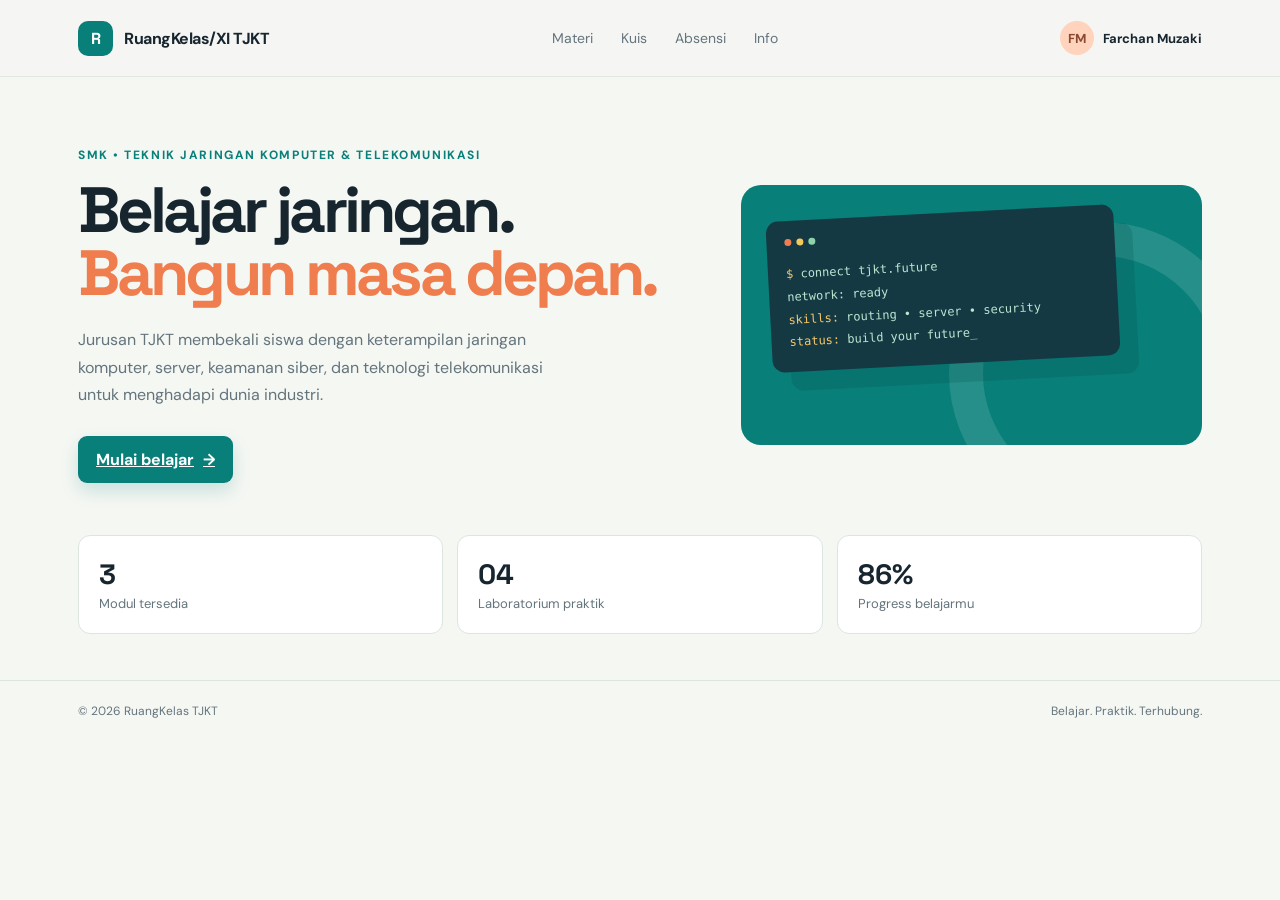
==== commit c949a225: "Add files via upload" ====
--- a/index.html
+++ b/index.html
@@ -20,4 +20,3 @@
   <script src="script.js"></script>
 </body>
 </html>
-
--- a/style.css
+++ b/style.css
@@ -1,12 +1,6 @@
 :root { --ink: #17252f; --muted: #64747d; --paper: #f5f7f3; --line: #dce5df; --teal: #087f79; --orange: #ef7d4d; --yellow: #f5c85b; }
 * { box-sizing: border-box; }
 body { margin: 0; color: var(--ink); background: var(--paper); font-family: 'DM Sans', sans-serif; }
-body.quiz-locked { overflow: hidden; }
-body.quiz-locked *:not(.quiz-lock-overlay):not(.quiz-lock-card) { pointer-events: none; }
-body.quiz-focus-mode { overflow: hidden; }
-body.quiz-focus-mode header, body.quiz-focus-mode footer, body.quiz-focus-mode .page-heading { display: none; }
-body.quiz-focus-mode .page-main { display: grid; min-height: 100vh; max-width: none; padding: 24px; place-items: center; }
-body.quiz-focus-mode .quiz-page { width: min(100%, 900px); max-width: 900px; margin: 0; }
 h1, h2, h3, p { margin: 0; } h1, h2, h3 { font-family: 'Space Grotesk', sans-serif; }
 button, select, input { font: inherit; }
 button { cursor: pointer; border: 0; }
@@ -58,41 +52,8 @@
 .materials { display: grid; grid-template-columns: repeat(2,1fr); gap: 14px; } .material { padding: 19px; background: white; border: 1px solid var(--line); border-radius: 12px; transition: transform .2s, box-shadow .2s; } .material:hover { transform: translateY(-3px); box-shadow: 0 12px 24px rgba(23,37,47,.07); }
 .tag { display: inline-block; padding: 5px 8px; color: var(--teal); background: #e2f4ee; border-radius: 5px; font-size: 10px; font-weight: 700; letter-spacing: .08em; } .tag.source-badge { margin-left: 8px; padding: 4px 7px; font-size: 9px; } .tag.source-server { color: #0891b2; background: #e0f2fe; } .tag.source-local { color: #7c2d12; background: #fed7aa; } .material h3 { margin: 14px 0 7px; font-size: 18px; } .material p { min-height: 42px; color: var(--muted); font-size: 13px; line-height: 1.6; } .material a { display: inline-block; margin-top: 16px; color: var(--orange); font-size: 13px; font-weight: 700; text-decoration: none; }
 .material-actions { display: flex; gap: 8px; margin-top: 14px; } .material-actions button { padding: 8px 12px; border-radius: 6px; color: white; background: var(--teal); border: 0; font-size: 12px; font-weight: 600; cursor: pointer; transition: all 0.2s; } .material-actions button:hover { transform: translateY(-2px); box-shadow: 0 4px 8px rgba(0,0,0,.15); } .material-actions button:active { transform: translateY(0); } .material-actions button:last-child { background: #ef4444; } .material-actions button:last-child:hover { background: #dc2626; } .admin-only { display: none; } body.admin-mode .admin-only { display: flex; }
-.quiz { position: relative; overflow: hidden; padding: 0; color: white; background: linear-gradient(180deg, #203d47 0%, #1b3440 100%); border-radius: 20px; box-shadow: 0 8px 0 rgba(12, 31, 36, 0.18); border: 2px solid rgba(255,255,255,.06); } .quiz::before { content: ''; position: absolute; inset: auto -80px -110px auto; width: 220px; height: 220px; border-radius: 50%; background: rgba(255,255,255,.04); } .quiz h2 { font-size: 23px; } .quiz-intro { margin: 0; padding: 14px 18px; color: #dffaf0; background: rgba(10, 115, 96, 0.2); border-bottom: 1px solid rgba(255,255,255,.08); font-size: 13px; line-height: 1.6; font-weight: 600; } .quiz-fields { display: grid; gap: 14px; padding: 22px 18px 10px; } .quiz-fields input, .quiz-fields select { width: 100%; min-height: 52px; padding: 14px 16px; color: #1f2f35; border-radius: 10px; border: 0; background: #f5f5f5; box-shadow: inset 0 0 0 1px rgba(18, 32, 36, .08); font-size: 15px; } .quiz-fields input::placeholder { color: #7a8a8c; } .identity-error { margin: 0 18px 10px; padding: 10px 12px; color: #ffd4c4; background: rgba(239,125,77,.18); border: 1px solid rgba(239,125,77,.5); border-radius: 10px; font-size: 12px; line-height: 1.45; } .quiz .button { width: calc(100% - 36px); margin: 12px 18px 18px; justify-content: center; background: linear-gradient(135deg, #f29b67 0%, #eb7f4f 100%); box-shadow: 0 10px 22px rgba(239,125,77,.2); border-radius: 12px; min-height: 54px; font-size: 18px; font-weight: 700; } .quiz .button:hover { background: linear-gradient(135deg, #df7e47 0%, #d96b3a 100%); }
-#kuis-container { position: relative; z-index: 1; margin-top: 22px; padding-top: 18px; border-top: 1px solid rgba(255,255,255,.12); } .quiz-meta { display: flex; justify-content: space-between; align-items: center; gap: 12px; padding: 12px 12px 10px; margin-bottom: 14px; color: #dfeaf0; font-size: 12px; border-bottom: 1px solid rgba(255,255,255,.1); } .timer-warning { color: #ffc4ad; font-weight: 700; } #soal-box { margin-bottom: 18px; padding: 0 2px; color: white; font: 700 20px/1.5 'Space Grotesk'; letter-spacing: -.02em; } #opsi-box { display: grid; gap: 10px; } .option { display: flex; align-items: center; gap: 12px; padding: 14px 16px; color: #edf8f8; border: 1px solid rgba(255,255,255,.18); border-radius: 12px; font-size: 14px; line-height: 1.5; cursor: pointer; background: rgba(255,255,255,.03); transition: transform .2s ease, border-color .2s ease, background .2s ease; } .option:hover { transform: translateY(-1px); border-color: rgba(255,255,255,.28); background: rgba(255,255,255,.06); } .option:has(input:checked) { color: white; border-color: rgba(245,200,91,.9); background: rgba(245,200,91,.14); box-shadow: inset 0 0 0 1px rgba(245,200,91,.55); } .option input { margin: 0; accent-color: var(--yellow); width: 18px; height: 18px; } .quiz-controls { display: flex; gap: 10px; margin-top: 18px; } .quiz-next, .quiz-cancel { flex: 1; min-height: 44px; padding: 12px 14px; border-radius: 10px; font-weight: 700; } .quiz-next { color: #1d2d32; background: linear-gradient(135deg, #f6d365 0%, #f4c65f 100%); box-shadow: 0 10px 20px rgba(244,198,95,.25); } .quiz-cancel { color: #f1e0d7; background: rgba(148,152,156,.24); border: 1px solid rgba(255,255,255,.12); } #hasil-kuis { margin-top: 16px; padding: 14px 16px; border-radius: 10px; text-align: center; font-size: 13px; font-weight: 700; } .success { color: #bfead0; background: rgba(19,130,80,.22); border: 1px solid rgba(125,206,162,.3); } .wrong { color: #ffc4ad; background: rgba(239,125,77,.16); border: 1px solid rgba(239,125,77,.32); } .hidden { display: none; }
-.quiz-warning { margin: 20px 18px 0; padding: 10px 12px; color: #e8edcf; background: rgba(104,112,71,.28); border: 1px solid rgba(245,200,91,.55); border-radius: 7px; font-size: 12px; line-height: 1.5; font-weight: 700; }
-.quiz-lock-overlay {
-  position: fixed;
-  inset: 0;
-  z-index: 9999;
-  display: grid;
-  place-items: center;
-  padding: 20px;
-  background: rgba(7, 18, 20, 0.82);
-  backdrop-filter: blur(3px);
-}
-.quiz-lock-overlay:focus { outline: none; }
-.quiz-lock-overlay.hidden { display: none; }
-.quiz-lock-card {
-  width: min(92vw, 600px);
-  padding: 28px 24px;
-  background: #203d47;
-  color: white;
-  border-radius: 18px;
-  text-align: center;
-  box-shadow: 0 22px 48px rgba(8, 17, 20, .38);
-  border: 2px solid rgba(255,255,255,.08);
-}
-.quiz-lock-card strong {
-  display: block;
-  margin-bottom: 10px;
-  font-size: clamp(22px, 3vw, 30px);
-}
-.quiz-lock-card p {
-  color: #d7e3e5;
-  font-size: 15px;
-  line-height: 1.6;
-}
+.quiz { padding: 22px; color: white; background: #1c3039; border-radius: 14px; } .quiz h2 { font-size: 23px; } .quiz-lock-notice { margin-bottom: 16px; padding: 10px 12px; color: #ffe2a3; background: rgba(245,200,91,.13); border: 1px solid rgba(245,200,91,.4); border-radius: 7px; font-size: 12px; font-weight: 700; line-height: 1.45; } .quiz-intro { margin: 8px 0 20px; color: #b6c8c9; font-size: 13px; line-height: 1.6; } .quiz-fields { display: grid; gap: 10px; margin-bottom: 10px; } .quiz-fields input, .quiz-fields select { width: 100%; min-height: 42px; padding: 11px; color: var(--ink); border-radius: 7px; border: 0; background: white; } .quiz-fields input::placeholder { color: #8a989b; } .identity-error { margin: 10px 0; padding: 10px; color: #ffd4c4; background: rgba(239,125,77,.18); border: 1px solid rgba(239,125,77,.5); border-radius: 7px; font-size: 12px; line-height: 1.45; } .quiz .button { width: 100%; justify-content: center; background: var(--orange); box-shadow: none; } .quiz .button:hover { background: #d96437; }
+#kuis-container { margin-top: 22px; padding-top: 20px; border-top: 1px solid rgba(255,255,255,.16); } .quiz-meta { display: flex; justify-content: space-between; color: #9fb6b8; font-size: 12px; margin-bottom: 12px; } .timer-warning { color: #ffc4ad; font-weight: 700; } #soal-box { font: 600 16px/1.45 'Space Grotesk'; margin-bottom: 15px; } #opsi-box { display: grid; gap: 8px; } .option { display: block; padding: 11px; color: #dce9e5; border: 1px solid rgba(255,255,255,.2); border-radius: 7px; font-size: 13px; cursor: pointer; } .option:has(input:checked) { color: white; border-color: var(--yellow); background: rgba(245,200,91,.15); } .option input { margin-right: 8px; accent-color: var(--yellow); } .quiz-controls { display: flex; gap: 8px; margin-top: 15px; } .quiz-next, .quiz-cancel { flex: 1; min-height: 40px; padding: 11px; border-radius: 7px; font-weight: 700; } .quiz-next { color: var(--ink); background: var(--yellow); } .quiz-cancel { color: #ffd4c4; background: rgba(239,125,77,.16); border: 1px solid rgba(239,125,77,.5); } #hasil-kuis { margin-top: 12px; padding: 10px; border-radius: 7px; text-align: center; font-size: 13px; font-weight: 700; } .success { color: #bdebd3; background: rgba(92,199,139,.16); } .wrong { color: #ffc4ad; background: rgba(239,125,77,.16); } .hidden { display: none; }
 footer { padding: 22px 0; border-top: 1px solid var(--line); color: var(--muted); font-size: 12px; }
 .materi-table-wrapper { overflow-x: auto; margin-top: 16px; }
 .materi-table { width: 100%; border-collapse: collapse; font-size: 13px; }
@@ -129,6 +90,18 @@
 .toast.removing { animation: slideOut 0.3s ease-out; }
 .page-main { padding-top: 48px; padding-bottom: 70px; } .page-heading { margin-bottom: 30px; } .page-heading h1 { margin-bottom: 8px; font-size: clamp(36px, 5vw, 56px); letter-spacing: -.05em; } .page-heading p { color: var(--muted); }
 .quiz-page { max-width: 680px; margin: auto; } .quiz-page .button { margin-top: 8px; }
+body.quiz-playing { min-height: 100vh; background: var(--paper); }
+body.quiz-playing header, body.quiz-playing footer, body.quiz-playing .page-heading { display: none; }
+body.quiz-playing .page-main { display: grid; width: 100%; max-width: none; min-height: 100vh; padding: 24px; place-items: center; }
+body.quiz-playing .quiz-page { width: min(100%, 670px); max-width: none; margin: 0; padding: 14px; box-shadow: 0 5px 0 rgba(23,37,47,.18); }
+body.quiz-playing #kuis-container { margin-top: 0; padding-top: 14px; }
+body.quiz-playing .quiz-meta { font-size: 10px; }
+body.quiz-playing #soal-box { margin-bottom: 12px; font-size: 15px; }
+body.quiz-playing #opsi-box { gap: 7px; }
+body.quiz-playing .option { padding: 10px; font-size: 12px; }
+body.quiz-playing .quiz-controls { margin-top: 12px; }
+body.quiz-playing .quiz-cancel { color: #f2e6df; background: rgba(255,255,255,.13); border-color: rgba(255,255,255,.08); }
+@media (max-width: 760px) { body.quiz-playing .page-main { padding: 16px; } body.quiz-playing .quiz-page { padding: 12px; } }
 .attendance-card { display: grid; grid-template-columns: .9fr 1.1fr; gap: 28px; max-width: 760px; margin: auto; padding: 28px; background: white; border: 1px solid var(--line); border-radius: 14px; }
 .attendance-intro h2 { margin: 16px 0 8px; font-size: 27px; }
 .attendance-intro p { color: var(--muted); line-height: 1.6; }
@@ -140,4 +113,4 @@
 .attendance-form .button:disabled { cursor: wait; opacity: .7; transform: none; }
 .attendance-success { grid-column: 1 / -1; padding: 11px 14px; color: #176d4d; background: #e2f4ee; border: 1px solid #b8dfd2; border-radius: 8px; font-size: 13px; font-weight: 700; }
 .modal { position: fixed; inset: 0; z-index: 10; display: grid; place-items: center; padding: 20px; background: rgba(23,37,47,.55); } .modal.hidden { display: none; } .modal-card { position: relative; width: min(100%, 380px); padding: 28px; background: var(--paper); border-radius: 14px; box-shadow: 0 20px 50px rgba(23,37,47,.25); } .modal-card h2 { margin-bottom: 6px; font-size: 26px; } .modal-card p { margin-bottom: 20px; color: var(--muted); font-size: 13px; } .modal-close { position: absolute; top: 12px; right: 15px; color: var(--muted); background: transparent; font-size: 24px; } #admin-login-form { display: grid; gap: 10px; } #admin-login-form input { width: 100%; padding: 12px; border: 1px solid var(--line); border-radius: 7px; background: white; outline: none; } .login-error { padding: 9px; color: #a94d2e; background: #ffe5dc; border-radius: 7px; font-size: 12px; } .modal-card .button { justify-content: center; margin-top: 4px; }
-@media (max-width: 760px) { .shell { padding: 0 18px; } .nav { position: relative; height: 76px; } .menu-toggle { display: block; order: 2; } .nav:not(.menu-open) .profile, .nav:not(.menu-open) > div { display: none; } .nav-links { position: absolute; z-index: 5; top: calc(100% - 1px); right: 18px; left: 18px; display: none; flex-direction: column; gap: 0; padding: 8px; background: white; border: 1px solid var(--line); border-radius: 10px; box-shadow: 0 12px 24px rgba(23,37,47,.12); } .nav-links.is-open { display: flex; } .nav.menu-open { height: auto; min-height: 76px; flex-wrap: wrap; align-content: center; padding-top: 17px; padding-bottom: 17px; } .nav.menu-open .nav-links { position: static; order: 4; flex-basis: 100%; margin-top: 10px; } .nav.menu-open .profile, .nav.menu-open > div { order: 3; } .nav-links a { padding: 12px 10px; border-radius: 6px; } .nav-links a:hover { background: var(--paper); } .nav-links a:after { display: none; } .profile { order: 3; } .nav > div { order: 3; } .hero, .layout, .admin-tools, .attendance-card { grid-template-columns: 1fr; } .hero { padding: 48px 0 40px; gap: 30px; } .hero-art { min-height: 225px; } .stats { gap: 8px; margin-bottom: 35px; } .stat { padding: 14px 10px; } .stat strong { font-size: 22px; } .stat span { font-size: 11px; } .materials { grid-template-columns: 1fr; } .section-head { align-items: start; flex-direction: column; gap: 5px; } .toolbar { flex-wrap: wrap; } .search { min-width: 100%; } .admin-dashboard-head { align-items: start; flex-direction: column; } .quiz-fields { grid-template-columns: 1fr; } .quiz-meta { flex-wrap: wrap; } .quiz-controls { flex-direction: column; } .quiz-next, .quiz-cancel { width: 100%; } }
+@media (max-width: 760px) { .shell { padding: 0 18px; } .nav { position: relative; height: 76px; } .menu-toggle { display: block; order: 2; } .nav:not(.menu-open) .profile, .nav:not(.menu-open) > div { display: none; } .nav-links { position: absolute; z-index: 5; top: calc(100% - 1px); right: 18px; left: 18px; display: none; flex-direction: column; gap: 0; padding: 8px; background: white; border: 1px solid var(--line); border-radius: 10px; box-shadow: 0 12px 24px rgba(23,37,47,.12); } .nav-links.is-open { display: flex; } .nav.menu-open { height: auto; min-height: 76px; flex-wrap: wrap; align-content: center; padding-top: 17px; padding-bottom: 17px; } .nav.menu-open .nav-links { position: static; order: 4; flex-basis: 100%; margin-top: 10px; } .nav.menu-open .profile, .nav.menu-open > div { order: 3; } .nav-links a { padding: 12px 10px; border-radius: 6px; } .nav-links a:hover { background: var(--paper); } .nav-links a:after { display: none; } .profile { order: 3; } .nav > div { order: 3; } .hero, .layout, .admin-tools, .attendance-card { grid-template-columns: 1fr; } .hero { padding: 48px 0 40px; gap: 30px; } .hero-art { min-height: 225px; } .stats { gap: 8px; margin-bottom: 35px; } .stat { padding: 14px 10px; } .stat strong { font-size: 22px; } .stat span { font-size: 11px; } .materials { grid-template-columns: 1fr; } .section-head { align-items: start; flex-direction: column; gap: 5px; } .toolbar { flex-wrap: wrap; } .search { min-width: 100%; } .admin-dashboard-head { align-items: start; flex-direction: column; } }
